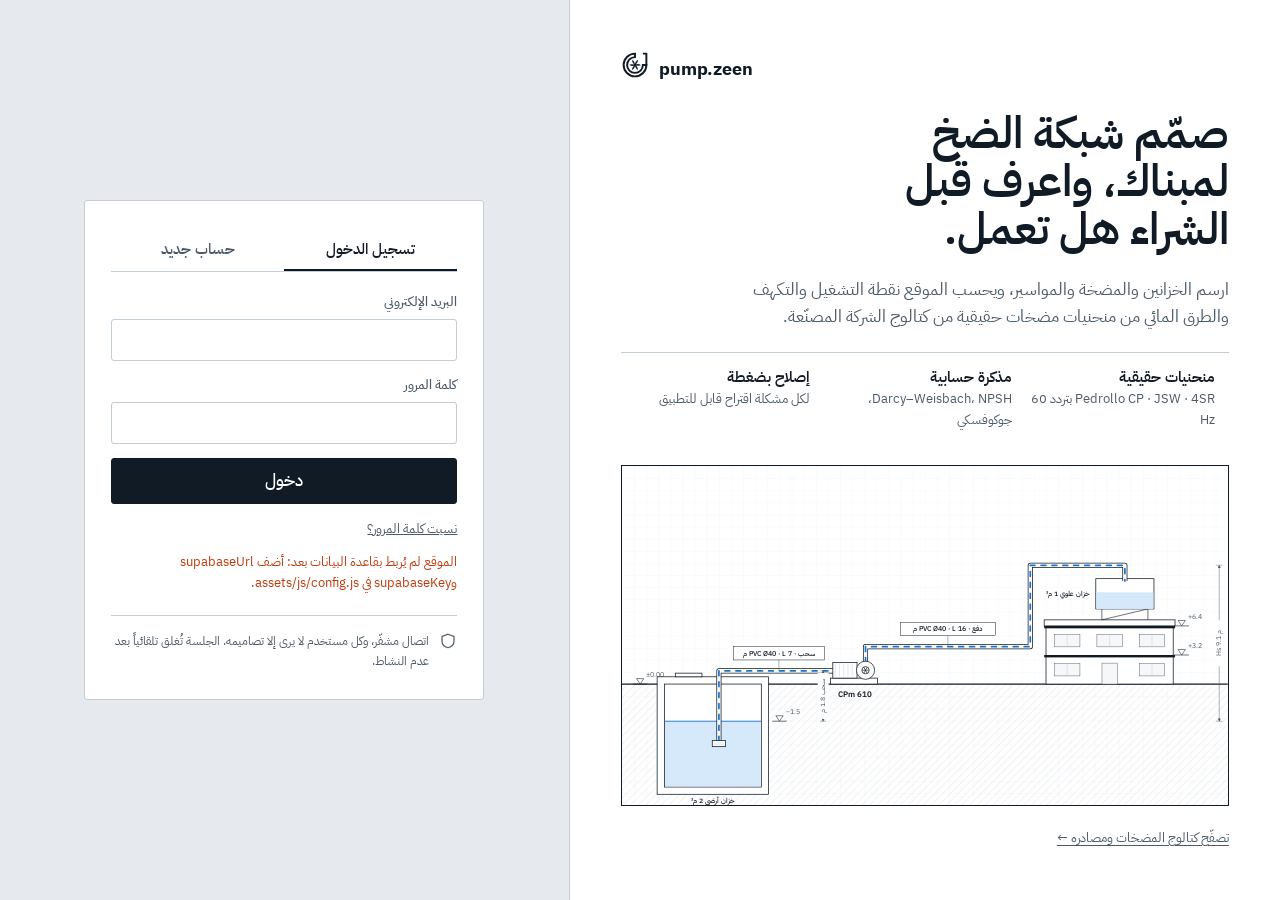
==== site/admin.html @ f5bc785c "pump.zeen: الموقع كاملاً — المصمم، الكتالوج، الإدارة، قاعدة البيانات، والنشر على Cloudflare Co-Autho" ====
<!DOCTYPE html>
<html lang="ar" dir="rtl">
<head>
<meta charset="utf-8">
<meta name="viewport" content="width=device-width, initial-scale=1">
<meta name="referrer" content="no-referrer">
<meta name="robots" content="noindex, nofollow">
<title>الإدارة — pump.zeen</title>
<link rel="icon" href="assets/img/favicon.svg" type="image/svg+xml">
<link rel="preconnect" href="https://fonts.googleapis.com">
<link rel="preconnect" href="https://fonts.gstatic.com" crossorigin>
<link rel="stylesheet" href="https://fonts.googleapis.com/css2?family=IBM+Plex+Sans+Arabic:wght@400;500;600;700&display=swap">
<link rel="stylesheet" href="assets/css/tokens.css">
<link rel="stylesheet" href="assets/css/base.css">
<link rel="stylesheet" href="assets/css/app.css">
<link rel="stylesheet" href="assets/css/pages.css">
</head>
<body>
<header class="topbar">
  <a class="brand" href="app.html" aria-label="pump.zeen"><span data-logo></span>pump.zeen</a>
  <span class="project">لوحة الإدارة</span>
  <a class="btn quiet" href="app.html">المصمم</a>
  <button class="btn quiet" id="outBtn">خروج</button>
</header>
<main class="page hidden" id="admin">
  <h1>الإدارة</h1>
  <p class="lead">المستخدمون والتصاميم وسجل الدخول. هذه البيانات لا تُرسل إلا لحساب دوره «مدير»، والتحقق يتم في قاعدة البيانات.</p>
  <div class="stats" id="stats"></div>

  <section class="panel"><h2>التسجيل <label class="check"><input type="checkbox" id="signups"> <span>السماح بحسابات جديدة</span></label></h2></section>

  <section class="panel"><h2>المستخدمون</h2><div class="body scroll-x"><table class="table" id="users"></table></div></section>
  <section class="panel"><h2>آخر عمليات الدخول</h2><div class="body scroll-x"><table class="table" id="log"></table></div></section>
  <section class="panel"><h2>كل التصاميم</h2><div class="body scroll-x"><table class="table" id="designs"></table></div></section>
</main>
<p class="page muted" id="wait">جارٍ التحقق من الصلاحية…</p>
<script type="module" src="assets/js/pages/admin.js"></script>
</body>
</html>
---- site/assets/css/tokens.css ----
/* ═══════════════════════════════════════════════════════════════
   الألوان والخطوط والمقاسات — غيّر الهوية من هنا فقط
   الفكرة: لوحة رسم هندسي. فاتح = ورق أبيض وحبر، داكن = مخطط أزرق (Blueprint)
   ═══════════════════════════════════════════════════════════════ */
:root {
  color-scheme: light dark;
  --desk:      light-dark(#e6eaee, #06182b);
  --sheet:     light-dark(#ffffff, #0b2440);
  --sheet-2:   light-dark(#f5f7f9, #0e2b4b);
  --ink:       light-dark(#101b25, #dceaf8);
  --ink-2:     light-dark(#4a5b69, #93b3d1);
  --ink-3:     light-dark(#7d8c98, #6f92b4);
  --rule:      light-dark(#c3cdd5, #2b5279);
  --rule-soft: light-dark(#e1e7ec, #163a5f);
  --hatch:     light-dark(#b9c4cd, #2a537c);
  --water:     light-dark(#1b74c9, #63bdff);
  --water-bg:  light-dark(#d6e9fa, #123e66);
  --primary:   light-dark(#101b25, #dceaf8);
  --on-primary:light-dark(#ffffff, #06182b);
  --ok:        light-dark(#25734a, #62d39c);
  --warn:      light-dark(#9a5b00, #f0bf55);
  --fault:     light-dark(#c03a0c, #ff8d57);
  --ok-bg:     light-dark(#e6f2eb, #0f3b33);
  --warn-bg:   light-dark(#fbf1df, #3a3218);
  --fault-bg:  light-dark(#fbe9e1, #43231b);
  --focus:     light-dark(#1b74c9, #63bdff);

  --font: "IBM Plex Sans Arabic", "Segoe UI", Tahoma, sans-serif;
  --fs-1: 13px; --fs-2: 15px; --fs-3: 17px; --fs-4: 22px; --fs-5: 34px;
  --radius: 3px;
  --gap: 16px;
  --bar-h: 56px;
}
:root[data-theme=light] { color-scheme: light; }
:root[data-theme=dark]  { color-scheme: dark; }
---- site/assets/css/base.css ----
/* الأساسيات: عناصر HTML، الأزرار، الحقول، الجداول، النوافذ */
*, *::before, *::after { box-sizing: border-box; min-width: 0; }
html { -webkit-text-size-adjust: 100%; }
html { overflow-x: clip; }
body {
  margin: 0; background: var(--desk); color: var(--ink);
  font: 400 var(--fs-2)/1.6 var(--font); font-variant-numeric: tabular-nums; overflow-x: clip;
}
h1, h2, h3, h4 { margin: 0; line-height: 1.2; font-weight: 600; text-wrap: balance; }
p { margin: 0; }
a { color: inherit; text-underline-offset: 3px; }
button, input, select, textarea { font: inherit; color: inherit; }
:focus-visible { outline: 2px solid var(--focus); outline-offset: 2px; }
.num { font-variant-numeric: tabular-nums; direction: ltr; unicode-bidi: isolate; white-space: nowrap; }
.muted { color: var(--ink-2); }
.small { font-size: var(--fs-1); }
.hidden { display: none !important; }
.sr { position: absolute; width: 1px; height: 1px; overflow: hidden; clip: rect(0 0 0 0); white-space: nowrap; }

/* أزرار */
.btn {
  display: inline-flex; align-items: center; justify-content: center; gap: 8px;
  min-height: 40px; padding: 0 16px; border: 1px solid var(--rule); border-radius: var(--radius);
  background: var(--sheet); color: var(--ink); font-weight: 500; font-size: var(--fs-2); cursor: pointer;
  transition: background .15s, border-color .15s;
}
.btn:hover { border-color: var(--ink-2); }
.btn:disabled { opacity: .4; cursor: not-allowed; }
.btn.primary { background: var(--primary); border-color: var(--primary); color: var(--on-primary); }
.btn.primary:hover { opacity: .9; }
.btn.quiet { border-color: transparent; background: transparent; }
.btn.quiet:hover { background: var(--sheet-2); }
.btn.danger { color: var(--fault); }
.btn svg { width: 18px; height: 18px; flex: none; }
.btn.sm { min-height: 34px; padding: 0 12px; font-size: var(--fs-1); }
@media (pointer: coarse) { .btn { min-height: 44px; } }

/* حقول */
.field { display: grid; gap: 6px; margin-bottom: 14px; }
.field > label, .field > .lab { font-size: var(--fs-1); color: var(--ink-2); font-weight: 500; }
.input, select.input {
  width: 100%; min-height: 42px; padding: 0 12px; font-size: 16px;
  border: 1px solid var(--rule); border-radius: var(--radius); background: var(--sheet);
}
.input:focus { border-color: var(--ink); outline: none; box-shadow: 0 0 0 3px var(--rule-soft); }
.range-row { display: grid; grid-template-columns: minmax(0, 1fr) 92px; gap: 10px; align-items: center; }
.range-row input[type=range] { width: 100%; accent-color: var(--ink); height: 28px; }
.unit-box { position: relative; }
.unit-box .input { direction: ltr; text-align: right; padding: 0 10px 0 30px; min-height: 36px; font-size: 15px; }
.unit-box span { position: absolute; left: 8px; top: 50%; transform: translateY(-50%); font-size: 12px; color: var(--ink-3); pointer-events: none; }
.seg { display: grid; grid-auto-flow: column; grid-auto-columns: 1fr; border: 1px solid var(--rule); border-radius: var(--radius); overflow: hidden; }
.seg button { min-height: 38px; border: 0; background: var(--sheet); cursor: pointer; font-size: var(--fs-1); font-weight: 500; }
.seg button + button { border-inline-start: 1px solid var(--rule); }
.seg button[aria-pressed=true] { background: var(--primary); color: var(--on-primary); }
.check { display: flex; gap: 10px; align-items: center; font-size: var(--fs-1); min-height: 40px; cursor: pointer; }
.check input { width: 18px; height: 18px; accent-color: var(--ink); }

/* شارات الحالة */
.tag { display: inline-flex; align-items: center; gap: 6px; font-size: 12px; font-weight: 600; padding: 2px 8px; border-radius: 2px; white-space: nowrap; }
.tag::before { content: ""; width: 6px; height: 6px; border-radius: 50%; background: currentColor; }
.tag.ok { color: var(--ok); background: var(--ok-bg); }
.tag.warn { color: var(--warn); background: var(--warn-bg); }
.tag.bad { color: var(--fault); background: var(--fault-bg); }
.tag.info { color: var(--ink-2); background: var(--sheet-2); }

/* جداول */
.table { width: 100%; border-collapse: collapse; font-size: var(--fs-1); }
.table th { text-align: start; font-weight: 600; color: var(--ink-2); border-bottom: 1px solid var(--ink); padding: 8px 10px; white-space: nowrap; }
.table td { border-bottom: 1px solid var(--rule-soft); padding: 9px 10px; vertical-align: top; }
.table td.n, .table th.n { text-align: end; direction: ltr; }
.scroll-x { overflow-x: auto; }

/* نافذة */
.overlay { position: fixed; inset: 0; z-index: 40; background: color-mix(in srgb, var(--desk) 70%, transparent); backdrop-filter: blur(2px); display: grid; place-items: center; padding: 16px; }
.dialog { width: min(920px, 100%); max-height: calc(100dvh - 32px); overflow: auto; background: var(--sheet); border: 1px solid var(--ink); border-radius: var(--radius); box-shadow: 0 30px 80px -30px #0006; }
.dialog-head { position: sticky; top: 0; z-index: 1; display: flex; gap: 12px; align-items: flex-start; justify-content: space-between; padding: 18px 22px 14px; background: var(--sheet); border-bottom: 1px solid var(--rule); }
.dialog-head h2 { font-size: var(--fs-4); }
.dialog-head p { color: var(--ink-2); font-size: var(--fs-1); margin-top: 4px; }
.dialog-body { padding: 18px 22px 22px; }
.x-btn { width: 40px; height: 40px; flex: none; border: 1px solid var(--rule); border-radius: var(--radius); background: var(--sheet); cursor: pointer; font-size: 20px; line-height: 1; }

#toast { position: fixed; bottom: 18px; left: 50%; transform: translateX(-50%); z-index: 60; background: var(--primary); color: var(--on-primary); padding: 10px 16px; border-radius: var(--radius); font-size: var(--fs-1); max-width: 90vw; }

/* الشعار */
.brand { display: inline-flex; align-items: center; gap: 10px; font-weight: 700; font-size: 18px; letter-spacing: -.01em; direction: ltr; text-decoration: none; }
.brand svg { width: 28px; height: 28px; }
---- site/assets/css/app.css ----
/* صفحة المصمم: الشريط العلوي، اللوحة، المفتش (لوحة الخصائص) */
.topbar {
  position: sticky; top: 0; z-index: 20; height: var(--bar-h);
  display: flex; align-items: center; gap: 8px; padding: 0 max(2vw, 14px);
  background: var(--sheet); border-bottom: 1px solid var(--rule);
}
.topbar .brand { margin-inline-end: 18px; }
.topbar .project { display: flex; align-items: center; gap: 8px; margin-inline-end: auto; color: var(--ink-2); font-size: var(--fs-1); }
.topbar .project input { border: 0; border-bottom: 1px dashed var(--rule); background: transparent; font-size: var(--fs-2); color: var(--ink); width: 200px; padding: 4px 2px; }
.topbar .project input:focus { outline: none; border-bottom-color: var(--ink); }
.user-chip { display: flex; align-items: center; gap: 8px; font-size: var(--fs-1); color: var(--ink-2); padding-inline: 8px; border-inline-start: 1px solid var(--rule); margin-inline-start: 4px; }
.user-chip b { color: var(--ink); font-weight: 500; max-width: 160px; overflow: hidden; text-overflow: ellipsis; white-space: nowrap; }

.workspace {
  display: grid; grid-template-columns: minmax(0, 1fr) 340px; gap: 14px;
  padding: 14px max(2vw, 14px) 28px; max-width: 1560px; margin: 0 auto;
}

/* اللوحة الهندسية */
.sheet { background: var(--sheet); border: 1px solid var(--rule); border-radius: var(--radius); padding: 10px; }
.sheet-frame { border: 1.5px solid var(--ink); position: relative; }
.sheet-frame::after { content: ""; position: absolute; inset: 4px; border: .5px solid var(--rule); pointer-events: none; }
#scene { display: block; width: 100%; height: auto; aspect-ratio: 1000 / 560; user-select: none; touch-action: manipulation; }

.titleblock {
  display: grid; grid-template-columns: 2fr 1.2fr 1.4fr 1fr 1fr; border-top: 1.5px solid var(--ink);
  font-size: 12px;
}
.titleblock > div { padding: 6px 10px; border-inline-start: 1px solid var(--rule); }
.titleblock > div:first-child { border-inline-start: 0; }
.titleblock small { display: block; color: var(--ink-3); font-size: 11px; }
.titleblock b { font-weight: 600; font-size: 13px; display: block; white-space: nowrap; overflow: hidden; text-overflow: ellipsis; }

.controlbar { display: flex; align-items: center; gap: 10px; flex-wrap: wrap; padding: 10px 2px 2px; }
.status { flex: 1 1 260px; display: flex; align-items: center; gap: 10px; font-size: var(--fs-1); min-height: 40px; }
.lamp { width: 10px; height: 10px; border-radius: 50%; background: var(--ink-3); flex: none; box-shadow: 0 0 0 3px var(--sheet-2); }
.lamp.ok { background: var(--ok); } .lamp.warn { background: var(--warn); } .lamp.bad { background: var(--fault); }

/* المفتش */
.inspector { background: var(--sheet); border: 1px solid var(--rule); border-radius: var(--radius); align-self: start; position: sticky; top: calc(var(--bar-h) + 14px); max-height: calc(100dvh - var(--bar-h) - 28px); overflow: auto; }
.insp-head { padding: 16px 18px 12px; border-bottom: 1px solid var(--rule); }
.insp-head .kicker { font-size: 12px; color: var(--ink-3); }
.insp-head h2 { font-size: 19px; margin-top: 2px; }
.insp-head p { font-size: var(--fs-1); color: var(--ink-2); margin-top: 4px; }
.insp-body { padding: 16px 18px; }
.insp-tabs { display: flex; border-bottom: 1px solid var(--rule); }
.insp-tabs button { flex: 1; min-height: 40px; border: 0; background: none; cursor: pointer; font-size: var(--fs-1); color: var(--ink-2); border-bottom: 2px solid transparent; }
.insp-tabs button[aria-selected=true] { color: var(--ink); border-bottom-color: var(--ink); font-weight: 600; }
.note { font-size: var(--fs-1); color: var(--ink-2); background: var(--sheet-2); border-inline-start: 2px solid var(--rule); padding: 10px 12px; margin: 4px 0 14px; }
.readout { display: grid; grid-template-columns: 1fr 1fr; border: 1px solid var(--rule); margin-bottom: 14px; }
.readout div { padding: 10px 12px; border-bottom: 1px solid var(--rule-soft); }
.readout div:nth-child(odd) { border-inline-end: 1px solid var(--rule-soft); }
.readout small { display: block; font-size: 11px; color: var(--ink-3); }
.readout b { font-size: 18px; font-weight: 600; }
.readout i { font-style: normal; font-size: 12px; color: var(--ink-2); margin-inline-start: 4px; }
.sequence { list-style: none; padding: 0; margin: 0 0 16px; counter-reset: s; }
.sequence li { counter-increment: s; display: flex; gap: 12px; align-items: center; padding: 10px 0; border-bottom: 1px solid var(--rule-soft); font-size: var(--fs-2); color: var(--ink-3); }
.sequence li::before { content: counter(s); width: 26px; height: 26px; flex: none; display: grid; place-items: center; border: 1px solid var(--rule); border-radius: 50%; font-size: 12px; }
.sequence li.done { color: var(--ink-2); } .sequence li.done::before { content: "✓"; background: var(--ink); color: var(--sheet); border-color: var(--ink); }
.sequence li.now { color: var(--ink); font-weight: 600; } .sequence li.now::before { border-color: var(--ink); border-width: 2px; }

@media (max-width: 980px) {
  .workspace { grid-template-columns: minmax(0, 1fr); }
  .inspector { position: static; max-height: none; }
}
@media (max-width: 640px) {
  .topbar { position: static; height: auto; flex-wrap: wrap; padding-block: 6px; }
  .topbar .project { order: 10; width: 100%; padding-bottom: 4px; }
  .topbar .project input { flex: 1; width: auto; }
  .user-chip span, .user-chip { display: none; }
  .titleblock { grid-template-columns: 1fr 1fr; }
  .titleblock > div:nth-child(n+3) { border-top: 1px solid var(--rule); }
  .titleblock > div:nth-child(3) { border-inline-start: 0; }
  .topbar .btn .lbl { display: none; }
}
---- site/assets/css/pages.css ----
/* صفحات المحتوى: الكتالوج ولوحة الإدارة */
.page { max-width: 1100px; margin: 0 auto; padding: 32px max(3vw, 16px) 60px; }
.page > h1 { font-size: var(--fs-5); line-height: 1.1; }
.page > .lead { font-size: var(--fs-3); color: var(--ink-2); max-width: 70ch; margin: 10px 0 20px; }
.callout { background: var(--sheet); border: 1px solid var(--rule); border-inline-start: 3px solid var(--ink); padding: 14px 16px; margin-bottom: 18px; }
.callout p { color: var(--ink-2); font-size: var(--fs-1); margin-top: 4px; }
.toc { display: flex; gap: 6px; position: sticky; top: var(--bar-h); background: var(--desk); padding: 10px 0; z-index: 2; }
.toc a { flex: none; padding: 6px 12px; border: 1px solid var(--rule); background: var(--sheet); text-decoration: none; font-size: var(--fs-1); border-radius: var(--radius); }
.cat-sec { margin-top: 28px; }
.cat-sec > h2 { font-size: var(--fs-4); padding-bottom: 8px; border-bottom: 1.5px solid var(--ink); }
.cat-sec > p { margin: 8px 0 12px; }
.src { display: grid; grid-template-columns: repeat(3, minmax(0, 1fr)); gap: 10px 18px; background: var(--sheet); border: 1px solid var(--rule); padding: 14px 16px; margin-bottom: 14px; }
.src small { display: block; font-size: 11px; color: var(--ink-3); }
.src a { font-weight: 500; overflow-wrap: anywhere; }
.src p { grid-column: 1 / -1; }
.pump-card { background: var(--sheet); border: 1px solid var(--rule); padding: 14px 16px; margin-bottom: 10px; scroll-margin-top: 120px; }
.pump-card header { display: flex; flex-wrap: wrap; justify-content: space-between; gap: 6px 12px; align-items: center; margin-bottom: 8px; }
.pump-card header > div { flex: 1 1 220px; }
.pump-card .spark { flex: none; }
.pump-card h3 { font-size: var(--fs-3); direction: ltr; text-align: right; }
.pump-card .spark svg { width: 120px; height: 40px; }
.pump-card:target { border-color: var(--ink); box-shadow: 0 0 0 2px var(--water-bg); }

/* الإدارة */
.stats { display: grid; grid-template-columns: repeat(auto-fit, minmax(170px, 1fr)); border-top: 1px solid var(--rule); border-inline-start: 1px solid var(--rule); background: var(--sheet); margin: 18px 0 8px; }
.stats div { padding: 14px 16px; border-bottom: 1px solid var(--rule); border-inline-end: 1px solid var(--rule); }
.stats small { display: block; color: var(--ink-2); font-size: 12px; }
.stats b { font-size: 28px; font-weight: 600; }
.panel { background: var(--sheet); border: 1px solid var(--rule); margin-top: 18px; }
.panel > h2 { font-size: var(--fs-3); padding: 12px 16px; border-bottom: 1px solid var(--rule); display: flex; justify-content: space-between; align-items: center; gap: 10px; }
.panel > .body { padding: 6px 8px 10px; }
@media (max-width: 700px) { .src { grid-template-columns: 1fr; } }
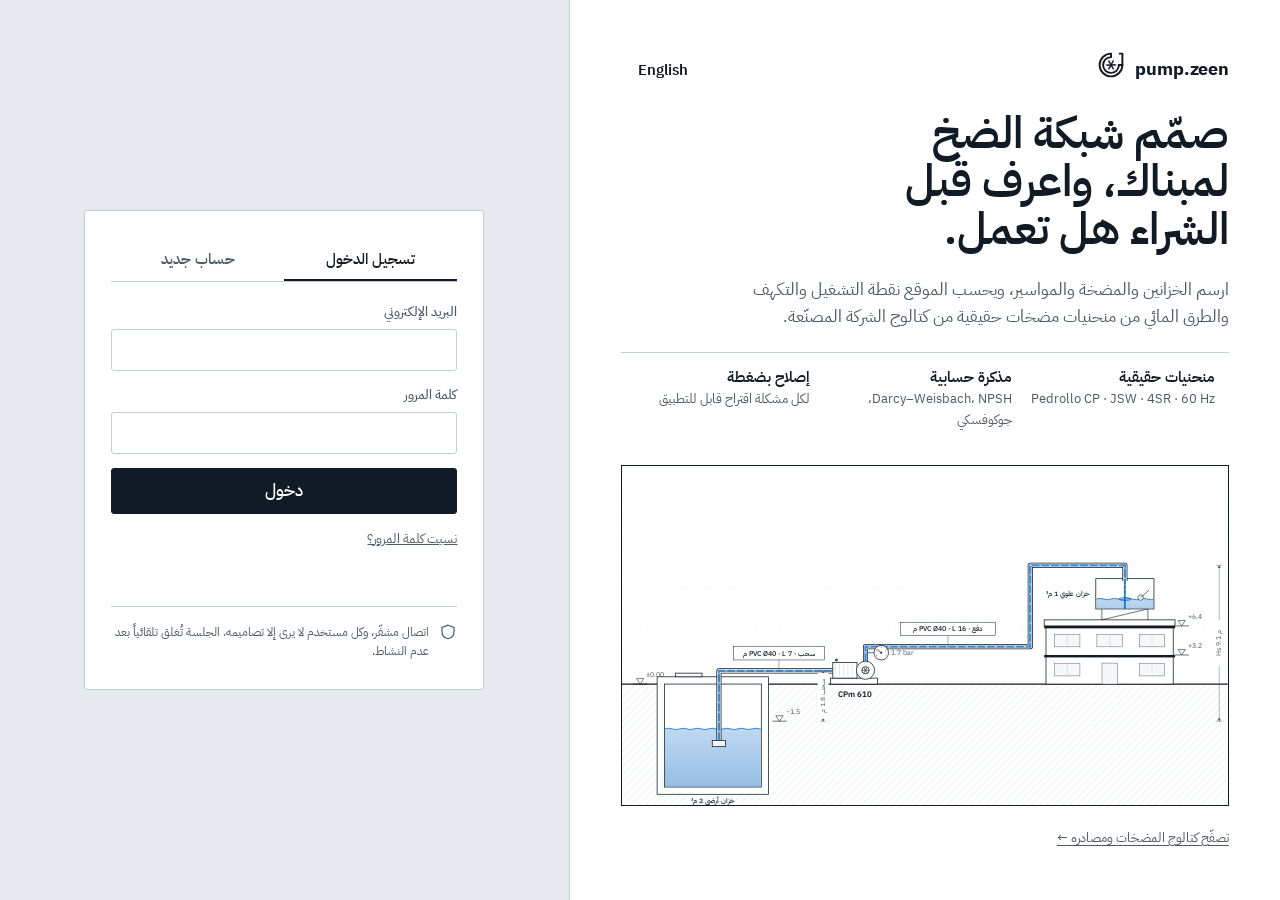
==== commit 632184b0: "شاشة تفعيل البريد، حركة واقعية في المشهد، والترجمة الإنجليزية - بعد التسجيل: شاشة «تحقق من بريدك» مع" ====
--- a/site/admin.html
+++ b/site/admin.html
@@ -5,7 +5,7 @@
 <meta name="viewport" content="width=device-width, initial-scale=1">
 <meta name="referrer" content="no-referrer">
 <meta name="robots" content="noindex, nofollow">
-<title>الإدارة — pump.zeen</title>
+<title data-en="Admin — pump.zeen">الإدارة — pump.zeen</title>
 <link rel="icon" href="assets/img/favicon.svg" type="image/svg+xml">
 <link rel="preconnect" href="https://fonts.googleapis.com">
 <link rel="preconnect" href="https://fonts.gstatic.com" crossorigin>
@@ -18,22 +18,23 @@
 <body>
 <header class="topbar">
   <a class="brand" href="app.html" aria-label="pump.zeen"><span data-logo></span>pump.zeen</a>
-  <span class="project">لوحة الإدارة</span>
-  <a class="btn quiet" href="app.html">المصمم</a>
-  <button class="btn quiet" id="outBtn">خروج</button>
+  <span class="project" data-i18n>لوحة الإدارة</span>
+  <span id="langSlot"></span>
+  <a class="btn quiet" href="app.html" data-i18n>المصمم</a>
+  <button class="btn quiet" id="outBtn" data-i18n>خروج</button>
 </header>
 <main class="page hidden" id="admin">
-  <h1>الإدارة</h1>
-  <p class="lead">المستخدمون والتصاميم وسجل الدخول. هذه البيانات لا تُرسل إلا لحساب دوره «مدير»، والتحقق يتم في قاعدة البيانات.</p>
+  <h1 data-i18n>الإدارة</h1>
+  <p class="lead" data-i18n>المستخدمون والتصاميم وسجل الدخول. هذه البيانات لا تُرسل إلا لحساب دوره «مدير»، والتحقق يتم في قاعدة البيانات.</p>
   <div class="stats" id="stats"></div>
 
-  <section class="panel"><h2>التسجيل <label class="check"><input type="checkbox" id="signups"> <span>السماح بحسابات جديدة</span></label></h2></section>
+  <section class="panel"><h2><span data-i18n>التسجيل</span> <label class="check"><input type="checkbox" id="signups"> <span data-i18n>السماح بحسابات جديدة</span></label></h2></section>
 
-  <section class="panel"><h2>المستخدمون</h2><div class="body scroll-x"><table class="table" id="users"></table></div></section>
-  <section class="panel"><h2>آخر عمليات الدخول</h2><div class="body scroll-x"><table class="table" id="log"></table></div></section>
-  <section class="panel"><h2>كل التصاميم</h2><div class="body scroll-x"><table class="table" id="designs"></table></div></section>
+  <section class="panel"><h2 data-i18n>المستخدمون</h2><div class="body scroll-x"><table class="table" id="users"></table></div></section>
+  <section class="panel"><h2 data-i18n>آخر عمليات الدخول</h2><div class="body scroll-x"><table class="table" id="log"></table></div></section>
+  <section class="panel"><h2 data-i18n>كل التصاميم</h2><div class="body scroll-x"><table class="table" id="designs"></table></div></section>
 </main>
-<p class="page muted" id="wait">جارٍ التحقق من الصلاحية…</p>
+<p class="page muted" id="wait" data-i18n>جارٍ التحقق من الصلاحية…</p>
 <script type="module" src="assets/js/pages/admin.js"></script>
 </body>
 </html>
--- a/site/assets/css/base.css
+++ b/site/assets/css/base.css
@@ -21,7 +21,7 @@
 .btn {
   display: inline-flex; align-items: center; justify-content: center; gap: 8px;
   min-height: 40px; padding: 0 16px; border: 1px solid var(--rule); border-radius: var(--radius);
-  background: var(--sheet); color: var(--ink); font-weight: 500; font-size: var(--fs-2); cursor: pointer;
+  background: var(--sheet); color: var(--ink); font-weight: 500; font-size: var(--fs-2); cursor: pointer; white-space: nowrap;
   transition: background .15s, border-color .15s;
 }
 .btn:hover { border-color: var(--ink-2); }
--- a/site/assets/css/app.css
+++ b/site/assets/css/app.css
@@ -59,6 +59,8 @@
 .sequence li.done { color: var(--ink-2); } .sequence li.done::before { content: "✓"; background: var(--ink); color: var(--sheet); border-color: var(--ink); }
 .sequence li.now { color: var(--ink); font-weight: 600; } .sequence li.now::before { border-color: var(--ink); border-width: 2px; }
 
+@media (max-width: 1320px) { .topbar .project > span, .user-chip > span { display: none; } }
+@media (max-width: 1180px) { .topbar .btn .lbl { display: none; } .topbar .btn { padding: 0 10px; } }
 @media (max-width: 980px) {
   .workspace { grid-template-columns: minmax(0, 1fr); }
   .inspector { position: static; max-height: none; }
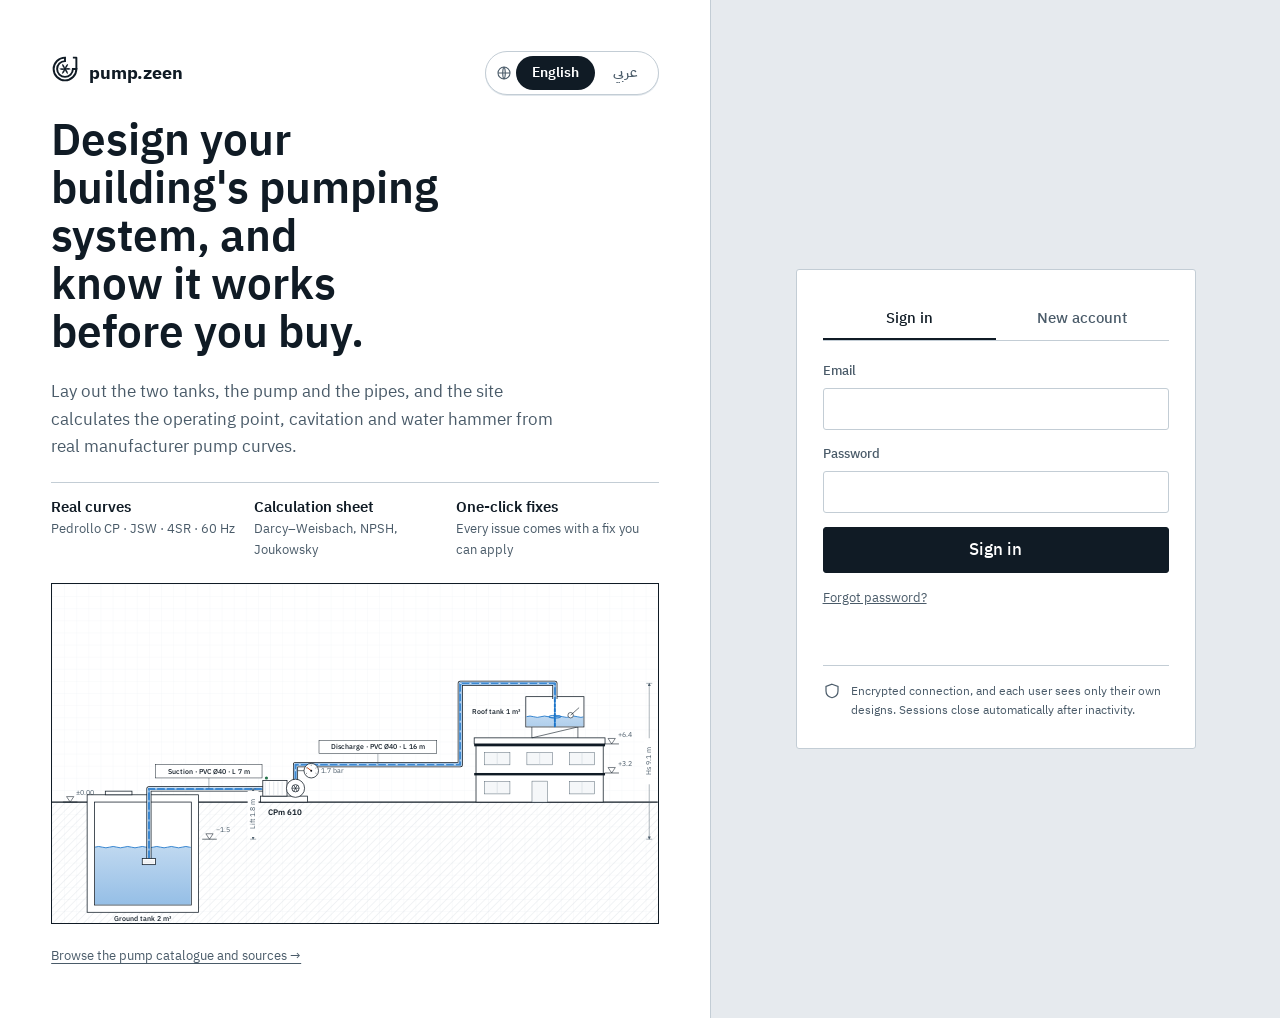
==== commit f25bd899: "English as default language, prominent language switch, clear signup mail-error message Co-Authored-" ====
--- a/site/admin.html
+++ b/site/admin.html
@@ -1,5 +1,5 @@
 <!DOCTYPE html>
-<html lang="ar" dir="rtl">
+<html lang="en" dir="ltr" data-i18n-pending>
 <head>
 <meta charset="utf-8">
 <meta name="viewport" content="width=device-width, initial-scale=1">
--- a/site/assets/css/base.css
+++ b/site/assets/css/base.css
@@ -84,3 +84,15 @@
 /* الشعار */
 .brand { display: inline-flex; align-items: center; gap: 10px; font-weight: 700; font-size: 18px; letter-spacing: -.01em; direction: ltr; text-decoration: none; }
 .brand svg { width: 28px; height: 28px; }
+
+/* يخفي النص حتى تُطبَّق اللغة (يمنع وميض العربية)، ويظهر تلقائياً بعد 1.2 ث لو تعطّل السكربت */
+html[data-i18n-pending] body { opacity: 0; animation: pz-show 0s 1.2s forwards; }
+@keyframes pz-show { to { opacity: 1; } }
+
+/* مبدّل اللغة */
+.lang-switch { display: inline-flex; align-items: center; gap: 2px; padding: 3px; border: 1px solid var(--rule); background: var(--sheet); border-radius: 999px; }
+.lang-switch svg { width: 16px; height: 16px; margin-inline: 6px 2px; fill: none; stroke: var(--ink-2); stroke-width: 1.6; }
+.lang-switch button { font: inherit; font-size: 13px; font-weight: 600; min-height: 30px; padding: 0 12px; border: 0; border-radius: 999px; background: transparent; color: var(--ink-2); cursor: pointer; white-space: nowrap; }
+.lang-switch button[aria-pressed="true"] { background: var(--ink); color: var(--sheet); cursor: default; }
+.lang-switch button.lang-btn:hover { background: var(--sheet-2); color: var(--ink); }
+.lang-switch button:focus-visible { outline: 2px solid var(--water); outline-offset: 1px; }
